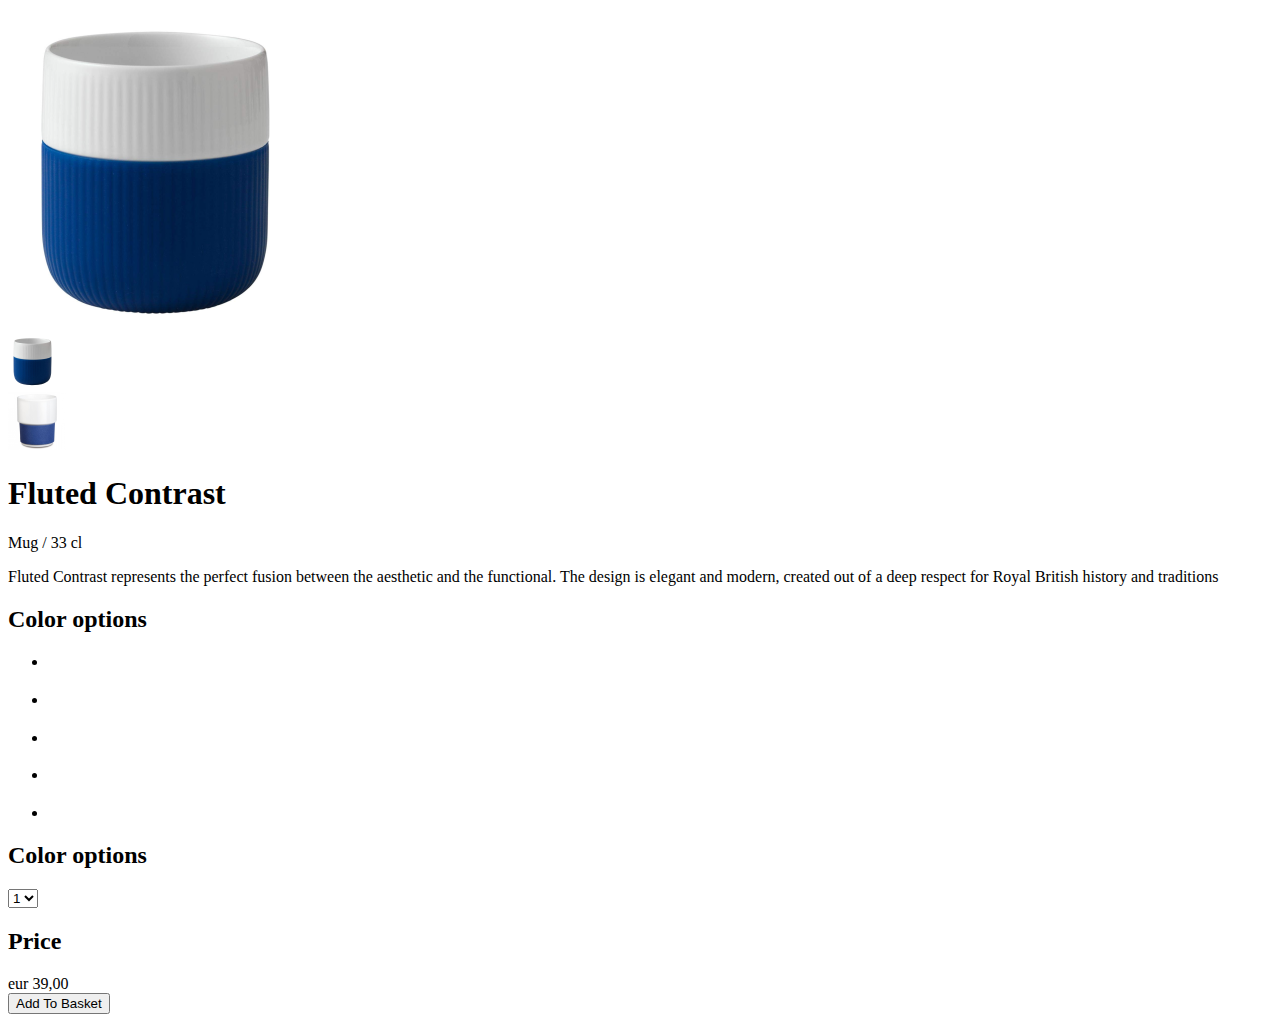
==== lessons/1-Lesson-html/project/index.html @ e9c808e2 "initial commit" ====
<!DOCTYPE html>
  <html lang="en">
  <head>
    <meta charset="UTF-8">
    <meta name="viewport" content="width=device-width, initial-scale=1.0">
    <title>Awesome markup</title>
  </head>
  <body>
    <section>
      <div>
        <div>
          <img src="./assets/images/main-image.png" alt="">
          <div>
            <img src="./assets/images/image-1.png" alt="">
          </div>
          <div>
            <img src="./assets/images/image-2.png" alt="">
          </div>
        </div>
        <div>
          <h1>Fluted Contrast</h1>
          <span>Mug / 33 cl</span>
          <p>Fluted Contrast represents the perfect fusion between the aesthetic and the functional. The design is elegant and modern, created out of a deep respect for Royal British history and traditions</p>
          <div>
            <h2>Color options</h2>
            <ul>
              <li>
                <div></div>
              </li>
              <li>
                <div></div>
              </li>
              <li>
                <div></div>
              </li>
              <li>
                <div></div>
              </li>
              <li>
                <div></div>
              </li>
            </ul>
          </div>
          <div>
            <div>
              <h2>Color options</h2>
              <select name="quantity" id="quantity">
                <option value="1">1</option>
                <option value="2">2</option>
                <option value="3">3</option>
              </select>
            </div>
            <div>
              <h2>Price</h2>
              <span>eur 39,00</span>
            </div>
          </div>
          <button>Add To Basket</button>
        </div>
      </div>
    </section>
  </body>
  
  </html>
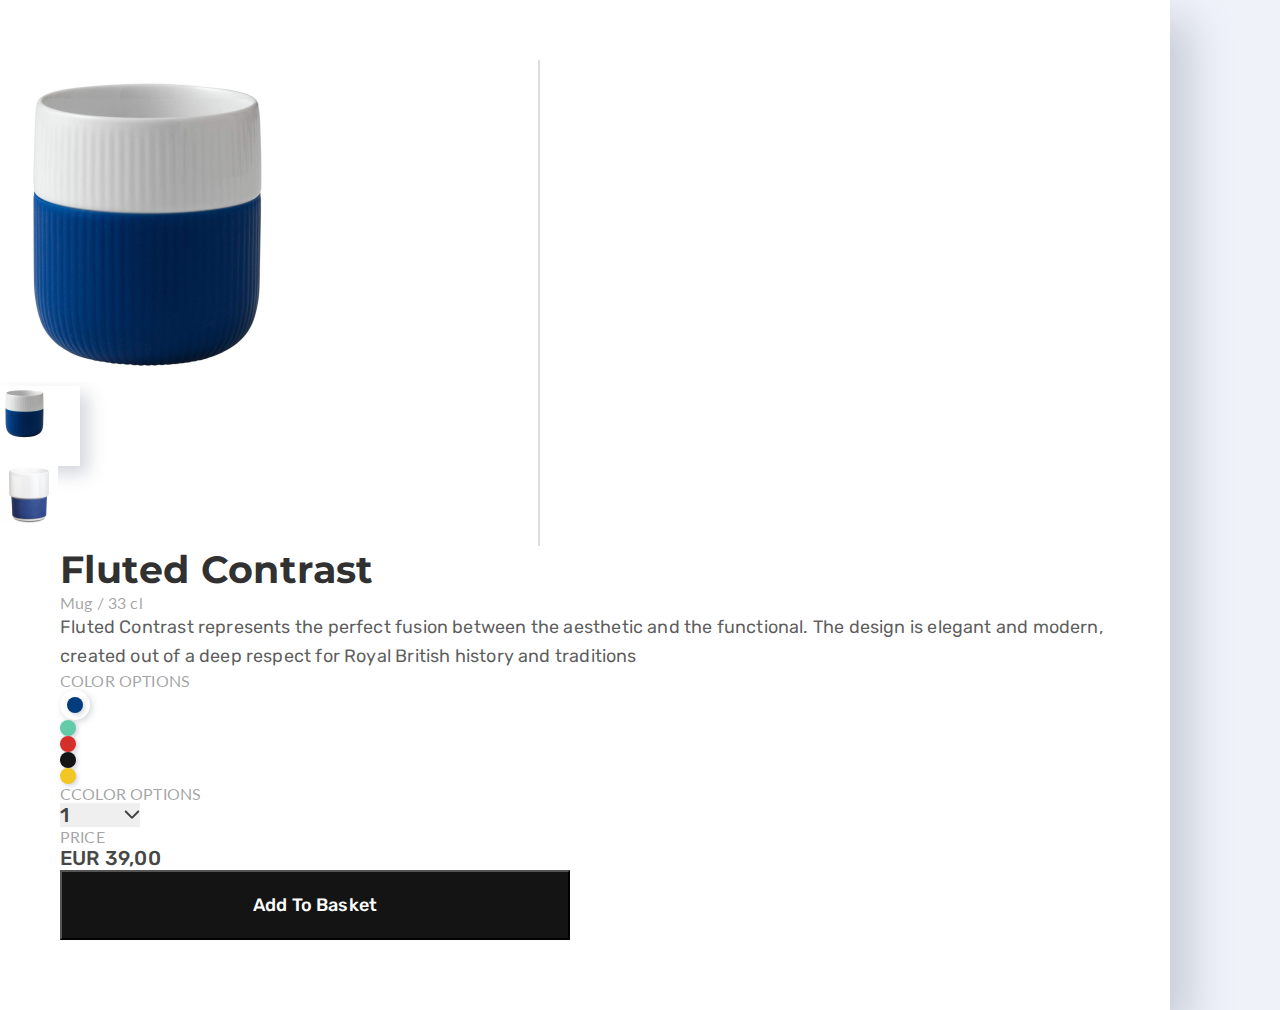
==== commit f1b537fc: "lesson2-1" ====
--- a/lessons/1-Lesson-html/project/index.html
+++ b/lessons/1-Lesson-html/project/index.html
@@ -3,62 +3,65 @@
   <head>
     <meta charset="UTF-8">
     <meta name="viewport" content="width=device-width, initial-scale=1.0">
+    <link rel="preconnect" href="https://fonts.googleapis.com">
+    <link rel="preconnect" href="https://fonts.gstatic.com" crossorigin>
+    <link href="https://fonts.googleapis.com/css2?family=Lato&family=Montserrat:ital,wght@0,700;1,700&family=Rubik:ital,wght@0,300..900;1,300..900&display=swap" rel="stylesheet">
+    <link rel="stylesheet" href="./style.css">
     <title>Awesome markup</title>
   </head>
   <body>
     <section>
-      <div>
-        <div>
+      <div class="card">
+        <div class="product-img-block">
           <img src="./assets/images/main-image.png" alt="">
-          <div>
+          <div class="preview selected">
             <img src="./assets/images/image-1.png" alt="">
           </div>
-          <div>
+          <div class="preview">
             <img src="./assets/images/image-2.png" alt="">
           </div>
         </div>
-        <div>
-          <h1>Fluted Contrast</h1>
-          <span>Mug / 33 cl</span>
-          <p>Fluted Contrast represents the perfect fusion between the aesthetic and the functional. The design is elegant and modern, created out of a deep respect for Royal British history and traditions</p>
+        <div class="product-info-block">
+          <h1 class="main-title">Fluted Contrast</h1>
+          <span class="subtitle">Mug / 33 cl</span>
+          <p class="text">Fluted Contrast represents the perfect fusion between the aesthetic and the functional. The design is elegant and modern, created out of a deep respect for Royal British history and traditions</p>
           <div>
-            <h2>Color options</h2>
+            <h2 class="title">Color options</h2>
             <ul>
-              <li>
-                <div></div>
+              <li class="selected">
+                <div class="circle blue"></div>
               </li>
               <li>
-                <div></div>
+                <div class="circle green"></div>
               </li>
               <li>
-                <div></div>
+                <div class="circle red"></div>
               </li>
               <li>
-                <div></div>
+                <div class="circle black"></div>
               </li>
               <li>
-                <div></div>
+                <div class="circle yellow"></div>
               </li>
             </ul>
           </div>
           <div>
             <div>
-              <h2>Color options</h2>
-              <select name="quantity" id="quantity">
+              <h2 class="title">cColor options</h2>
+              <select class="quantity" name="quantity" id="quantity">
                 <option value="1">1</option>
                 <option value="2">2</option>
                 <option value="3">3</option>
               </select>
             </div>
             <div>
-              <h2>Price</h2>
-              <span>eur 39,00</span>
+              <h2 class="title">Price</h2>
+              <span class="price">eur 39,00</span>
             </div>
           </div>
-          <button>Add To Basket</button>
+          <button class="btn">Add To Basket</button>
         </div>
       </div>
     </section>
   </body>
-  
   </html>--- a/lessons/1-Lesson-html/project/style.css
+++ b/lessons/1-Lesson-html/project/style.css
@@ -0,0 +1,146 @@
+* {
+  margin: 0;
+  padding: 0;
+  box-sizing: border-box;
+}
+
+ul {
+  list-style: none;
+}
+
+section {
+  background: #eff2f9;
+  min-height: 100vh;
+}
+
+.card {
+  width: 1170px;
+  min-height: 800px;
+  padding: 60px 0 70px;
+  box-shadow: 20px 20px 40px 0 rgba(81, 91, 117, 0.25);
+  background: #fff;
+}
+
+.product-img-block {
+  border-right: 2px solid rgba(20, 20, 20, 0.15);
+  width: 540px;
+}
+
+.preview {
+  width: 80px;
+  height: 80px;
+}
+
+.selected {
+  box-shadow: 8px 8px 16px 0 rgba(81, 91, 117, 0.25);
+  background: #fff;
+}
+
+.product-info-block {
+  padding: 0 60px;
+}
+
+.main-title {
+  font-family: "Montserrat", sans-serif;
+  font-weight: 700;
+  font-size: 38px;
+  letter-spacing: 0.01em;
+  color: rgba(20, 20, 20, 0.9);
+  }
+
+.subtitle{
+  font-family: "Lato", sans-serif;
+  font-weight: 400;
+  font-size: 16px;
+  letter-spacing: 0.01em;
+  color: rgba(20, 20, 20, 0.4);
+}
+
+.text {
+  font-family: "Rubik", sans-serif;
+  font-weight: 400;
+  font-size: 18px;
+  line-height: 1.6;
+  letter-spacing: 0.01em;
+  color: rgba(20, 20, 20, 0.7);
+}
+
+.title {
+  font-family: "Lato", sans-serif;
+  font-weight: 400;
+  font-size: 16px;
+  letter-spacing: 0.01em;
+  text-transform: uppercase;
+  color: rgba(20, 20, 20, 0.4);
+}
+
+.circle {
+  width: 16px;
+  height: 16px;
+  border-radius: 50%;
+  box-shadow: 2px 2px 4px 0 rgba(81, 91, 117, 0.25);
+}
+
+.blue {
+  background-color: #013c7d;
+}
+
+.green {
+  background-color: #63cba7;
+}
+
+.red {
+  background-color: #d52f29;
+}
+
+.black {
+  background-color: #141414;
+}
+
+.yellow {
+  background-color: #f2c723;
+}
+
+li.selected {
+  width: 30px;
+  height: 30px;
+  padding: 7px;
+  border-radius: 100%;
+  fill: #fff;
+  box-shadow: 2px 2px 6px 0 rgba(81, 91, 117, 0.25);
+}
+
+.quantity {
+  width: 80px;
+  border: none;
+  font-family: "Rubik", sans-serif;
+  font-weight: 500;
+  font-size: 20px;
+  letter-spacing: 0.01em;
+  text-transform: uppercase;
+  color: rgba(20, 20, 20, 0.8);
+  appearance: none;
+  background-image: url('./assets/images/Vector.svg');
+  background-repeat: no-repeat;
+  background-position: right 0 top 50%;
+}
+
+.price {
+  font-family: "Rubik", sans-serif;
+  font-weight: 500;
+  font-size: 20px;
+  letter-spacing: 0.01em;
+  text-transform: uppercase;
+  color: rgba(20, 20, 20, 0.8);
+}
+
+.btn {
+  width: 510px;
+  height: 70px;
+  background: #141414;
+  font-family: "Rubik", sans-serif;
+  font-weight: 500;
+  font-size: 18px;
+  letter-spacing: 0.01em;
+  color: #fff;
+}
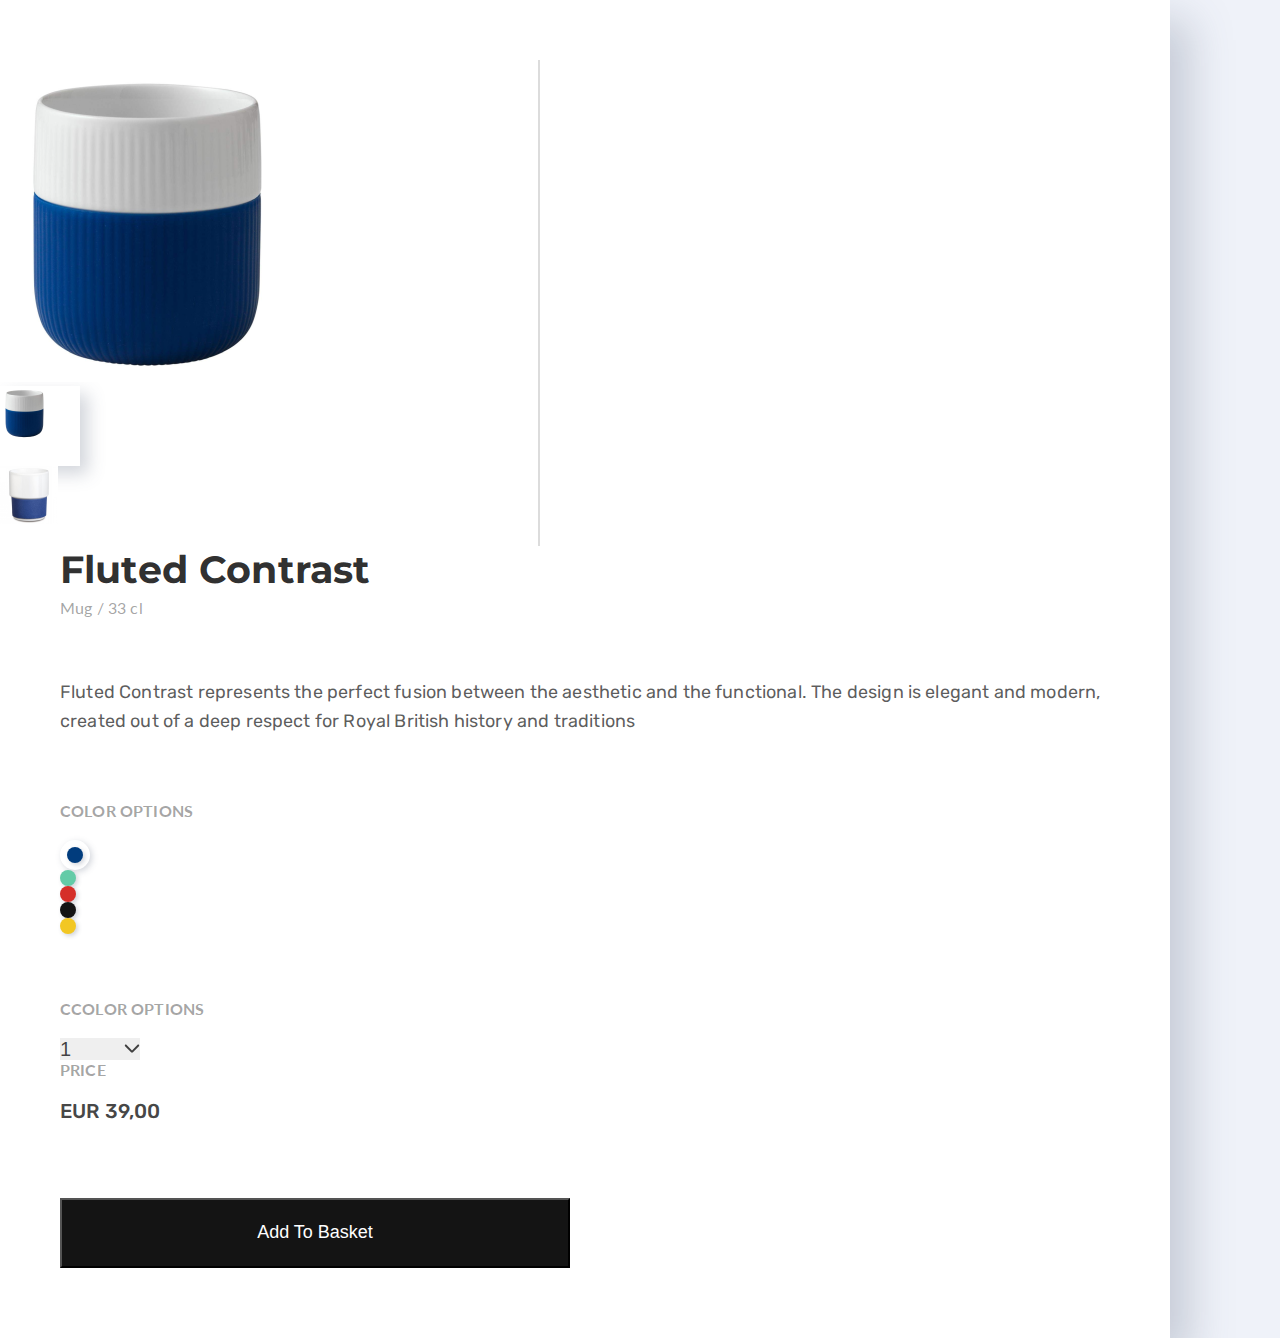
==== commit 7803a280: "commit" ====
--- a/lessons/1-Lesson-html/project/index.html
+++ b/lessons/1-Lesson-html/project/index.html
@@ -25,7 +25,7 @@
           <h1 class="main-title">Fluted Contrast</h1>
           <span class="subtitle">Mug / 33 cl</span>
           <p class="text">Fluted Contrast represents the perfect fusion between the aesthetic and the functional. The design is elegant and modern, created out of a deep respect for Royal British history and traditions</p>
-          <div>
+          <div class="colors">
             <h2 class="title">Color options</h2>
             <ul>
               <li class="selected">
--- a/lessons/1-Lesson-html/project/style.css
+++ b/lessons/1-Lesson-html/project/style.css
@@ -2,6 +2,12 @@
   margin: 0;
   padding: 0;
   box-sizing: border-box;
+}
+
+body {
+  letter-spacing: 0.01em;
+  font-family: "Rubik", sans-serif;
+  font-weight: 400;
 }
 
 ul {
@@ -44,34 +50,33 @@
   font-family: "Montserrat", sans-serif;
   font-weight: 700;
   font-size: 38px;
-  letter-spacing: 0.01em;
   color: rgba(20, 20, 20, 0.9);
+  margin-bottom: 5px;
   }
 
 .subtitle{
   font-family: "Lato", sans-serif;
-  font-weight: 400;
   font-size: 16px;
-  letter-spacing: 0.01em;
   color: rgba(20, 20, 20, 0.4);
 }
 
 .text {
-  font-family: "Rubik", sans-serif;
-  font-weight: 400;
   font-size: 18px;
   line-height: 1.6;
-  letter-spacing: 0.01em;
   color: rgba(20, 20, 20, 0.7);
+  margin: 60px 0 65px;
 }
 
 .title {
   font-family: "Lato", sans-serif;
-  font-weight: 400;
   font-size: 16px;
-  letter-spacing: 0.01em;
   text-transform: uppercase;
   color: rgba(20, 20, 20, 0.4);
+  margin-bottom: 20px;
+}
+
+.colors {
+  margin-bottom: 65px;
 }
 
 .circle {
@@ -104,19 +109,17 @@
 li.selected {
   width: 30px;
   height: 30px;
-  padding: 7px;
   border-radius: 100%;
   fill: #fff;
   box-shadow: 2px 2px 6px 0 rgba(81, 91, 117, 0.25);
+  padding: 7px;
 }
 
 .quantity {
   width: 80px;
   border: none;
-  font-family: "Rubik", sans-serif;
   font-weight: 500;
   font-size: 20px;
-  letter-spacing: 0.01em;
   text-transform: uppercase;
   color: rgba(20, 20, 20, 0.8);
   appearance: none;
@@ -126,10 +129,8 @@
 }
 
 .price {
-  font-family: "Rubik", sans-serif;
   font-weight: 500;
   font-size: 20px;
-  letter-spacing: 0.01em;
   text-transform: uppercase;
   color: rgba(20, 20, 20, 0.8);
 }
@@ -138,9 +139,8 @@
   width: 510px;
   height: 70px;
   background: #141414;
-  font-family: "Rubik", sans-serif;
   font-weight: 500;
   font-size: 18px;
-  letter-spacing: 0.01em;
   color: #fff;
+  margin-top: 75px;
 }
